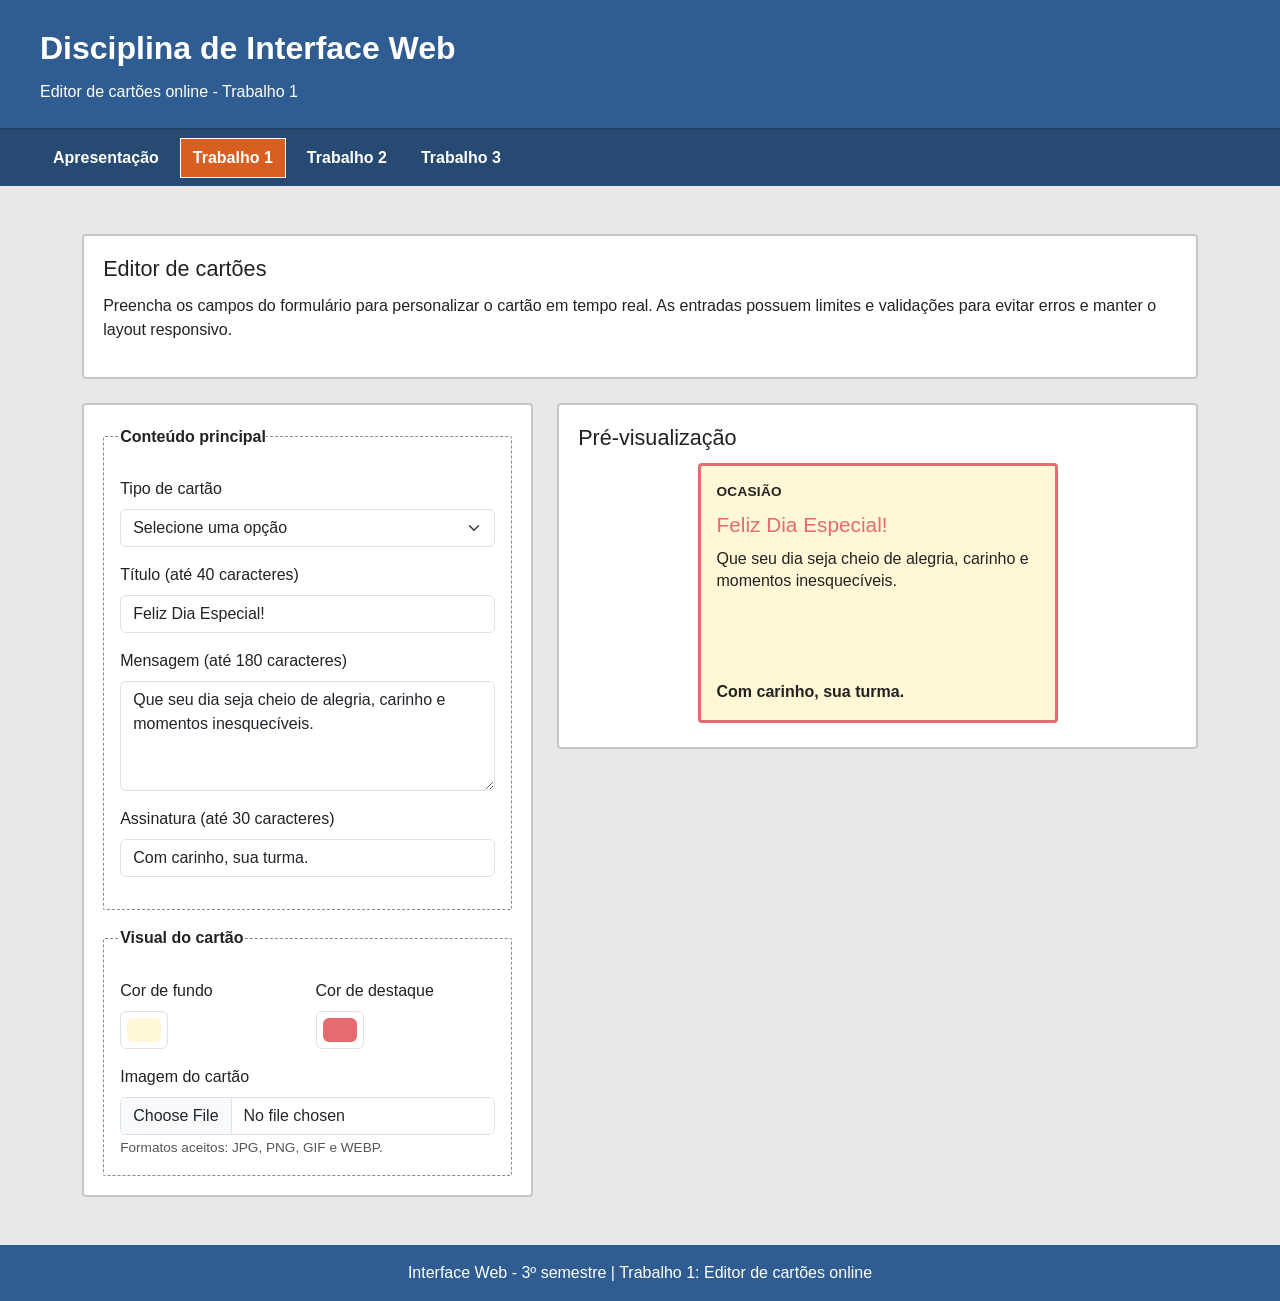
==== trabalho1.html @ a74fbd49 "Add files via upload" ====
<!DOCTYPE html>
<html lang="pt-BR">
<head>
  <meta charset="UTF-8">
  <meta name="viewport" content="width=device-width, initial-scale=1.0">
  <meta name="description" content="Editor online de cartões - Trabalho 1 da disciplina de Interface Web.">
  <title>Interface Web | Trabalho 1</title>
  <link href="https://cdn.jsdelivr.net/npm/bootstrap@5.3.3/dist/css/bootstrap.min.css" rel="stylesheet" integrity="sha384-QWTKZyjpPEjISv5WaRU9OFeRpok6YctnYmDr5pNlyT2bRjXh0JMhjY6hW+ALEwIH" crossorigin="anonymous">
  <link rel="stylesheet" href="styles.css">
  <script src="components.js" defer></script>
</head>
<body>
  <div class="estrutura-site">

    <site-header subtitulo="Editor de cartões online - Trabalho 1"></site-header>
    <site-nav ativo="trabalho1"></site-nav>

    <main class="conteudo-site">
      <div class="container py-4 py-md-5">
        <section class="cartao-info mb-4">
          <h2>Editor de cartões</h2>
          <p>
            Preencha os campos do formulário para personalizar o cartão em tempo real.
            As entradas possuem limites e validações para evitar erros e manter o layout responsivo.
          </p>
        </section>

        <section class="row g-4 align-items-start">
          <div class="col-12 col-xl-5">
            <form id="editor-form" class="cartao-info formulario-editor" novalidate>
              <fieldset>
                <legend class="titulo-legenda">Conteúdo principal</legend>

                <div class="mb-3">
                  <label for="ocasiao" class="form-label">Tipo de cartão</label>
                  <select id="ocasiao" class="form-select" required>
                    <option value="" selected>Selecione uma opção</option>
                    <option value="Aniversário">Aniversário</option>
                    <option value="Natal">Natal</option>
                    <option value="Páscoa">Páscoa</option>
                    <option value="Agradecimento">Agradecimento</option>
                  </select>
                </div>

                <div class="mb-3">
                  <label for="textoTitulo" class="form-label">Título (até 40 caracteres)</label>
                  <input id="textoTitulo" class="form-control" type="text" maxlength="40" required value="Feliz Dia Especial!">
                </div>

                <div class="mb-3">
                  <label for="textoMensagem" class="form-label">Mensagem (até 180 caracteres)</label>
                  <textarea id="textoMensagem" class="form-control" rows="4" maxlength="180" required>Que seu dia seja cheio de alegria, carinho e momentos inesquecíveis.</textarea>
                </div>

                <div class="mb-3">
                  <label for="textoAssinatura" class="form-label">Assinatura (até 30 caracteres)</label>
                  <input id="textoAssinatura" class="form-control" type="text" maxlength="30" value="Com carinho, sua turma.">
                </div>
              </fieldset>

              <fieldset>
                <legend class="titulo-legenda">Visual do cartão</legend>
                <div class="row g-3">
                  <div class="col-12 col-md-6">
                    <label for="corFundo" class="form-label">Cor de fundo</label>
                    <input id="corFundo" class="form-control form-control-color" type="color" value="#fff7d6" aria-label="Selecionar cor de fundo">
                  </div>
                  <div class="col-12 col-md-6">
                    <label for="corDestaque" class="form-label">Cor de destaque</label>
                    <input id="corDestaque" class="form-control form-control-color" type="color" value="#e56b6f" aria-label="Selecionar cor de destaque">
                  </div>
                  <div class="col-12">
                    <label for="imagemArquivo" class="form-label">Imagem do cartão</label>
                    <input id="imagemArquivo" class="form-control" type="file" accept="image/*" aria-label="Selecionar imagem para o cartão">
                    <small class="status-text">Formatos aceitos: JPG, PNG, GIF e WEBP.</small>
                  </div>
                </div>
              </fieldset>
            </form>
          </div>

          <div class="col-12 col-xl-7">
            <section class="cartao-info">
              <h2 class="titulo-previa">Pré-visualização</h2>
              <div class="area-previa">
                <article id="previaCartao" class="cartao-previa" aria-label="Pré-visualização do cartão">
                  <p class="tipo-ocasiao" id="ocasiaoCartao">Aniversário</p>
                  <h3 id="tituloCartao">Feliz Dia Especial!</h3>
                  <img id="imagemCartao" class="imagem-cartao" alt="Imagem escolhida para o cartão" hidden>
                  <p id="mensagemCartao" class="texto-mensagem">Que seu dia seja cheio de alegria, carinho e momentos inesquecíveis.</p>
                  <p id="assinaturaCartao" class="texto-assinatura">Com carinho, sua turma.</p>
                </article>
              </div>
            </section>
          </div>
        </section>
      </div>
    </main>

    <site-footer>Interface Web - 3&#xBA; semestre | Trabalho 1: Editor de cart&#xF5;es online</site-footer>

  </div>

  <script src="EditorDeCartoes.js" defer></script>
</body>
</html>
---- styles.css ----
:root {
  /* Paleta mais simples para manter visual de projeto inicial. */
  --bg-page: #e8e8e8;
  --bg-panel: #ffffff;
  --header-bg: #2f5d91;
  --nav-bg: #274a73;
  --footer-bg: #2f5d91;
  --text-main: #222222;
  --text-light: #ffffff;
  --accent: #d75f22;
  --accent-2: #2b8f54;
}

/* Evita que largura/altura dos elementos ultrapassem seus limites por padding/borda. */
* {
  box-sizing: border-box;
}

/* Estilo base da página com tipografia principal e fundo decorativo. */
body {
  margin: 0;
  font-family: Arial, Helvetica, sans-serif;
  color: var(--text-main);
  background: var(--bg-page);
}

/* Estrutura em coluna para manter o rodapé no fim da página. */
.estrutura-site {
  min-height: 100vh;
  display: flex;
  flex-direction: column;
}

/* Cabeçalho com destaque visual e alto contraste. */
.cabecalho-site {
  background: var(--header-bg);
  color: var(--text-light);
  border-bottom: 2px solid #1f3f63;
}

/* Título principal com fonte serifada para dar personalidade ao topo. */
.titulo-site {
  margin: 0;
  font-size: 2rem;
}

/* Subtítulo de apoio abaixo do título principal. */
.subtitulo-site {
  margin: 0.5rem 0 0;
  font-size: 1rem;
}

/* Barra de navegação fixa no topo em telas maiores. */
.navegacao-site {
  background-color: var(--nav-bg);
}

/* Lista de links do menu, com quebra de linha quando faltar espaço. */
.lista-navegacao {
  list-style: none;
  display: flex;
  flex-wrap: wrap;
  margin: 0;
  padding: 0.5rem 0;
  gap: 0.5rem;
}

/* Aparência dos links de navegação. */
.lista-navegacao a {
  display: inline-block;
  padding: 0.45rem 0.75rem;
  text-decoration: none;
  color: var(--text-light);
  border: 1px solid transparent;
  font-weight: 700;
}

/* Estado de foco e hover para melhorar usabilidade. */
.lista-navegacao a:hover,
.lista-navegacao a:focus-visible {
  background-color: #1f3f63;
  border-color: #d7e6f5;
}

/* Destaca a página atualmente ativa no menu. */
.lista-navegacao a.ativo {
  background-color: var(--accent);
  border-color: #ffffff;
}

/* Faz o conteúdo principal crescer e empurrar o rodapé para baixo. */
.conteudo-site {
  flex: 1;
}

/* Cartão visual padrão usado em blocos de conteúdo e formulário. */
.cartao-info {
  background-color: var(--bg-panel);
  border-radius: 4px;
  padding: 1.2rem;
  border: 2px solid #c7c7c7;
}

/* Títulos internos dos blocos. */
.cartao-info h2 {
  font-size: 1.35rem;
  margin-bottom: 0.8rem;
}

/* Espaçamento do componente figure na página de apresentação. */
.figura-personalizada {
  margin: 1rem 0 0;
}

/* Legenda da imagem com menor destaque visual. */
.figura-personalizada figcaption {
  margin-top: 0.5rem;
  color: #4f4f4f;
  font-size: 0.9rem;
}

/* Rodapé padronizado do site. */
.rodape-site {
  background-color: var(--footer-bg);
  color: var(--text-light);
  text-align: center;
}

/* Organização dos blocos internos do formulário do editor. */
.formulario-editor {
  display: grid;
  gap: 1rem;
}

/* Cada fieldset é uma seção funcional do formulário. */
.formulario-editor fieldset {
  border: 1px dashed #8b8b8b;
  border-radius: 2px;
  padding: 1rem;
}

/* Estilo da legenda de cada fieldset. */
.titulo-legenda {
  float: none;
  width: auto;
  padding: 0;
  margin: 0 0 0.8rem;
  font-size: 1rem;
  font-weight: 700;
}

/* Textos auxiliares (dicas e status). */
.hint-text,
.status-text {
  font-size: 0.85rem;
  color: #555555;
}

/* Botão principal de ação do editor. */
.btn-custom {
  background-color: var(--accent-2);
  color: #fff;
  border: 1px solid #1d663c;
  font-weight: 700;
}

/* Variação visual no hover/foco do botão. */
.btn-custom:hover,
.btn-custom:focus-visible {
  background-color: #237445;
  color: #fff;
}

/* Espaço abaixo do título da pré-visualização. */
.titulo-previa {
  margin-bottom: 1rem;
}

/* Permite rolagem horizontal se o cartão ficar maior que a área disponível. */
.area-previa {
  overflow: auto;
  padding-bottom: 0.25rem;
}

/* Componente visual do cartão editável. */
.cartao-previa {
  width: 360px;
  min-height: 260px;
  margin: 0 auto;
  border-radius: 4px;
  border: 3px solid var(--accent);
  padding: 1rem;
  background-color: #fff7d6;
  color: #222222;
  display: flex;
  flex-direction: column;
  gap: 0.65rem;
  overflow-wrap: anywhere;
}

/* Texto curto que indica tipo do cartão (aniversário, natal etc.). */
.cartao-previa .tipo-ocasiao {
  margin: 0;
  font-size: 0.85rem;
  font-weight: 700;
  text-transform: uppercase;
  letter-spacing: 0.02em;
}

/* Título principal do cartão. */
.cartao-previa h3 {
  margin: 0;
  font-size: 1.3rem;
}

/* Texto da mensagem principal do cartão. */
.cartao-previa .texto-mensagem {
  margin: 0;
  font-size: 1rem;
  line-height: 1.35;
}

/* Assinatura fixa na parte inferior do cartão. */
.cartao-previa .texto-assinatura {
  margin: auto 0 0;
  font-weight: 700;
}

/* Área da imagem inserida pelo usuário. */
.imagem-cartao {
  width: 100%;
  max-height: 110px;
  object-fit: cover;
  border-radius: 2px;
}

/* Contêiner dos elementos decorativos adicionados. */
.container-decoracao {
  display: flex;
  flex-wrap: wrap;
  gap: 0.45rem;
}

/* Estilo de cada etiqueta decorativa criada no formulário. */
.item-decoracao {
  border-radius: 2px;
  padding: 0.2rem 0.65rem;
  font-weight: 700;
  max-width: 100%;
  white-space: nowrap;
  overflow: hidden;
  text-overflow: ellipsis;
}

/* Ajustes para telas menores (tablet/celular). */
@media (max-width: 991.98px) {
  /* Em mobile, a navegação deixa de ficar fixa. */
  .navegacao-site {
    position: static;
  }

  /* Cartão ocupa toda largura disponível sem quebrar layout. */
  .cartao-previa {
    width: 100%;
    max-width: 520px;
  }
}
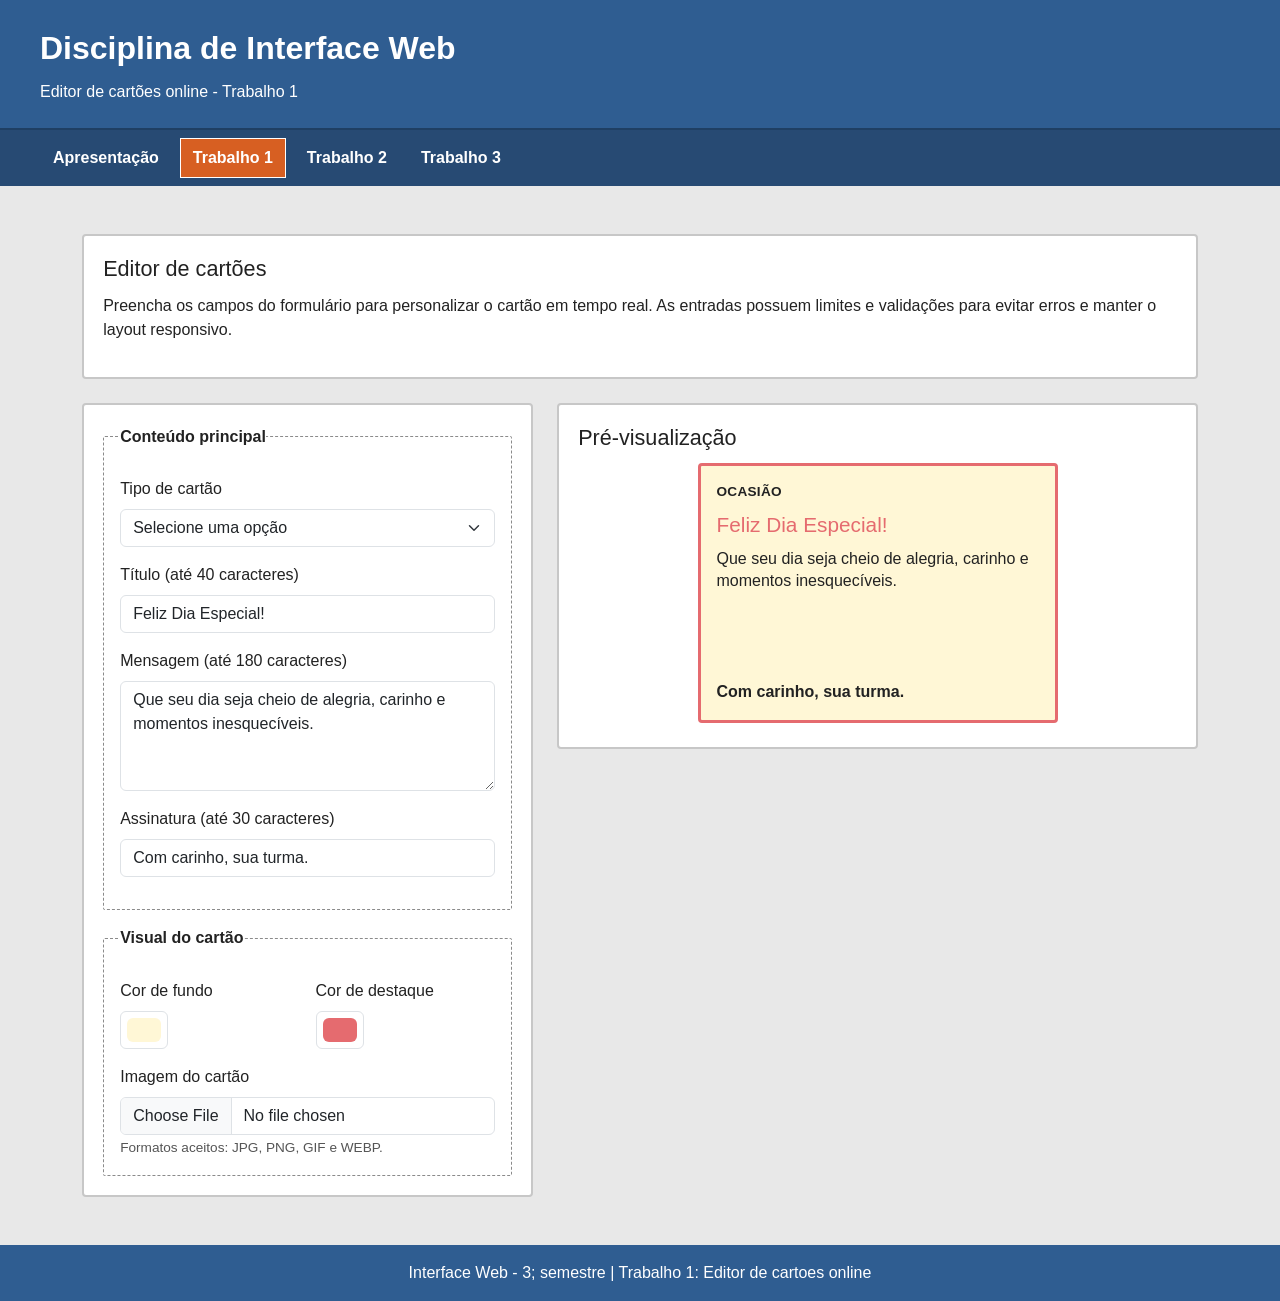
==== commit cbbbf1e2: "Add files via upload" ====
--- a/trabalho1.html
+++ b/trabalho1.html
@@ -97,7 +97,7 @@
       </div>
     </main>
 
-    <site-footer>Interface Web - 3&#xBA; semestre | Trabalho 1: Editor de cart&#xF5;es online</site-footer>
+    <site-footer>Interface Web - 3; semestre | Trabalho 1: Editor de cartoes online</site-footer>
 
   </div>
 
